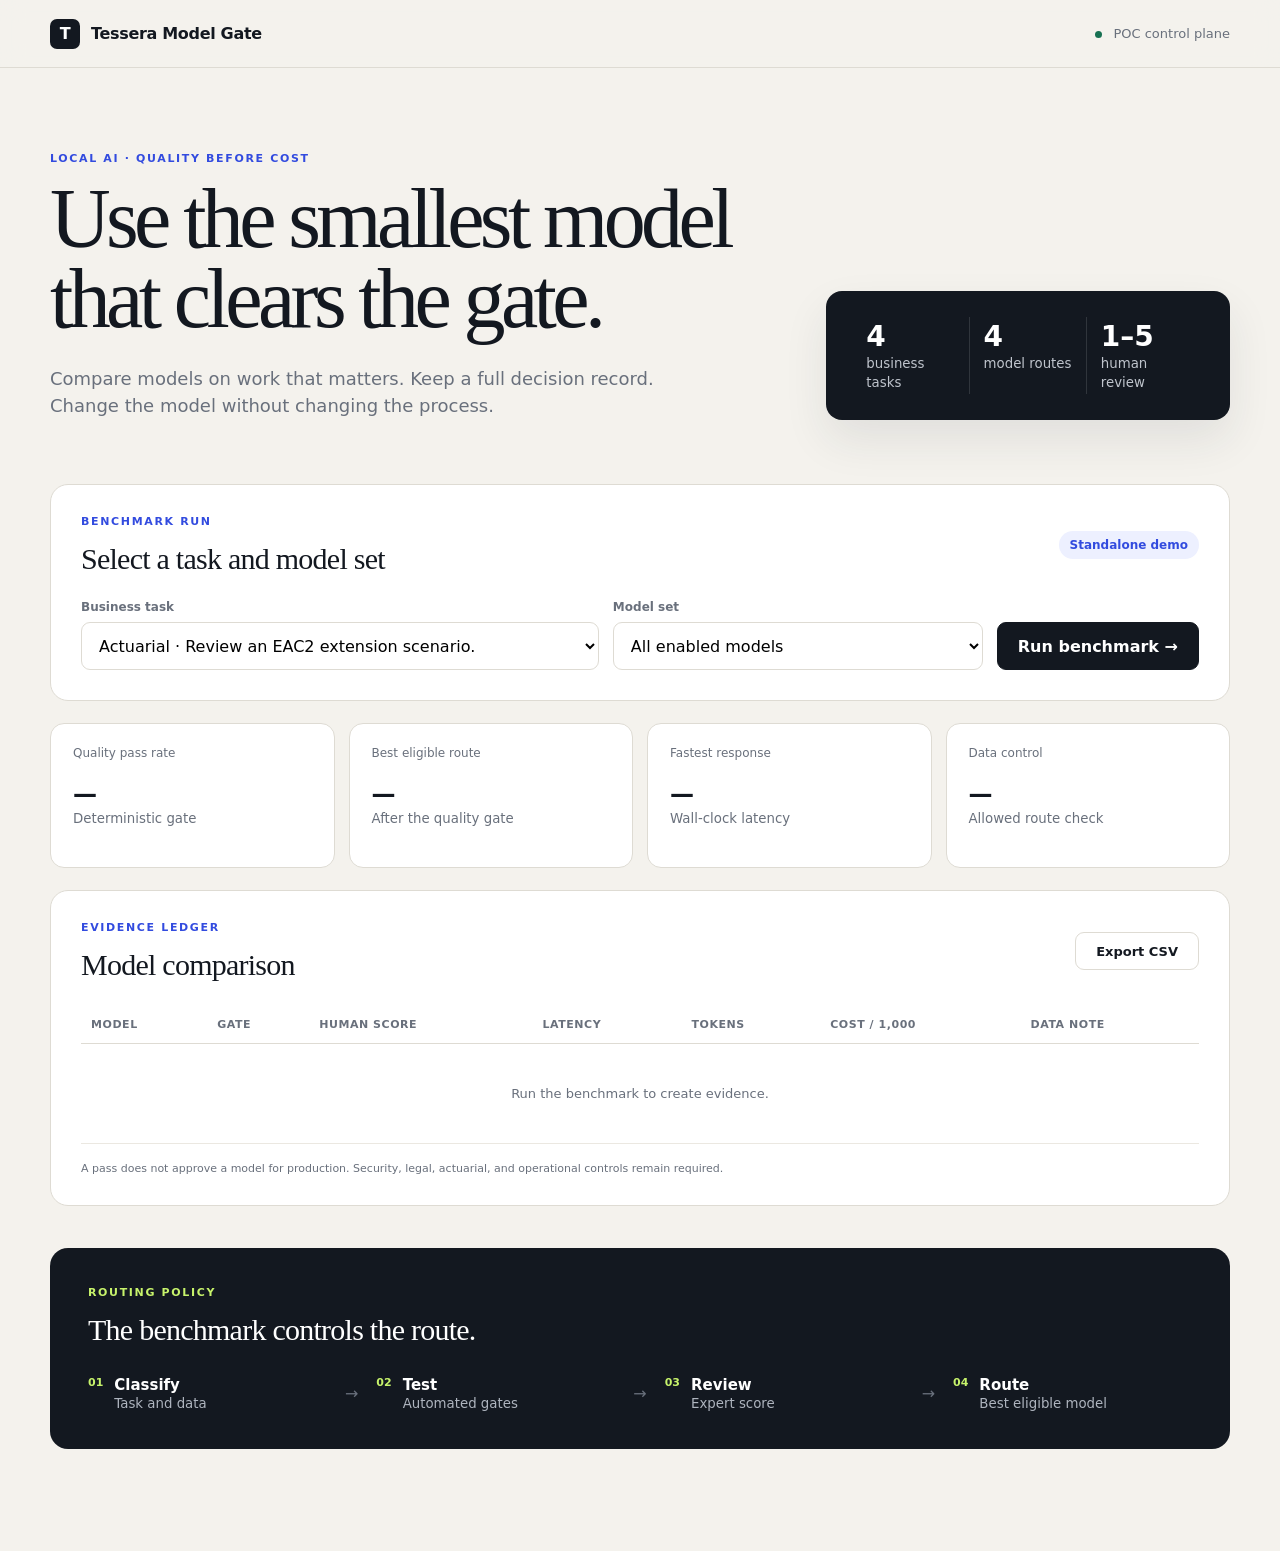
==== web/index.html @ d14f9e8d "Build model benchmark control plane" ====
<!doctype html>
<html lang="en">
<head>
  <meta charset="utf-8">
  <meta name="viewport" content="width=device-width, initial-scale=1">
  <title>Tessera Model Gate</title>
  <link rel="stylesheet" href="styles.css">
</head>
<body>
  <header>
    <div class="brand"><span class="mark">T</span><span>Tessera Model Gate</span></div>
    <div class="status"><span class="dot"></span> POC control plane</div>
  </header>

  <main>
    <section class="hero">
      <div>
        <p class="eyebrow">LOCAL AI · QUALITY BEFORE COST</p>
        <h1>Use the smallest model<br>that clears the gate.</h1>
        <p class="lede">Compare models on work that matters. Keep a full decision record. Change the model without changing the process.</p>
      </div>
      <div class="hero-card">
        <div class="metric"><span id="task-count">4</span><small>business tasks</small></div>
        <div class="metric"><span id="model-count">4</span><small>model routes</small></div>
        <div class="metric"><span>1–5</span><small>human review</small></div>
      </div>
    </section>

    <section class="control-panel">
      <div class="section-title">
        <div><p class="eyebrow">BENCHMARK RUN</p><h2>Select a task and model set</h2></div>
        <span id="mode-badge" class="badge">Demo data</span>
      </div>
      <div class="selectors">
        <div><label>Business task</label><select id="task-select"></select></div>
        <div><label>Model set</label><select id="model-select"><option value="all">All enabled models</option><option value="local">Local models only</option></select></div>
        <button id="run-button">Run benchmark <span>→</span></button>
      </div>
    </section>

    <section class="summary-grid">
      <article><p>Quality pass rate</p><strong id="pass-rate">—</strong><small>Deterministic gate</small></article>
      <article><p>Best eligible route</p><strong id="best-model">—</strong><small>After the quality gate</small></article>
      <article><p>Fastest response</p><strong id="fastest">—</strong><small>Wall-clock latency</small></article>
      <article><p>Data control</p><strong id="data-control">—</strong><small>Allowed route check</small></article>
    </section>

    <section class="results-panel">
      <div class="section-title">
        <div><p class="eyebrow">EVIDENCE LEDGER</p><h2>Model comparison</h2></div>
        <button class="ghost" id="export-button">Export CSV</button>
      </div>
      <div class="table-wrap">
        <table>
          <thead><tr><th>Model</th><th>Gate</th><th>Human score</th><th>Latency</th><th>Tokens</th><th>Cost / 1,000</th><th>Data note</th></tr></thead>
          <tbody id="results-body"><tr><td colspan="7" class="empty">Run the benchmark to create evidence.</td></tr></tbody>
        </table>
      </div>
      <p class="footnote">A pass does not approve a model for production. Security, legal, actuarial, and operational controls remain required.</p>
    </section>

    <section class="decision-rule">
      <p class="eyebrow">ROUTING POLICY</p>
      <h2>The benchmark controls the route.</h2>
      <div class="flow">
        <div><span>01</span><b>Classify</b><small>Task and data</small></div><i>→</i>
        <div><span>02</span><b>Test</b><small>Automated gates</small></div><i>→</i>
        <div><span>03</span><b>Review</b><small>Expert score</small></div><i>→</i>
        <div><span>04</span><b>Route</b><small>Best eligible model</small></div>
      </div>
    </section>
  </main>
  <script src="app.js"></script>
</body>
</html>
---- web/styles.css ----
:root { --ink:#131820; --muted:#69707c; --paper:#f4f2ed; --panel:#fff; --line:#dedbd3; --lime:#c7f36b; --green:#177152; --red:#a63a32; --blue:#324bdf; }
* { box-sizing:border-box; }
body { margin:0; color:var(--ink); background:var(--paper); font-family:Inter, ui-sans-serif, system-ui, -apple-system, BlinkMacSystemFont, "Segoe UI", sans-serif; }
header { height:68px; padding:0 max(28px, calc((100vw - 1180px)/2)); display:flex; align-items:center; justify-content:space-between; border-bottom:1px solid var(--line); background:rgba(244,242,237,.92); position:sticky; top:0; z-index:5; backdrop-filter:blur(12px); }
.brand { display:flex; align-items:center; gap:11px; font-weight:760; letter-spacing:-.02em; }
.mark { width:30px; height:30px; display:grid; place-items:center; color:white; background:var(--ink); border-radius:7px; }
.status { color:var(--muted); font-size:13px; }.dot { display:inline-block; width:7px; height:7px; margin-right:7px; background:var(--green); border-radius:50%; }
main { width:min(1180px, calc(100% - 40px)); margin:auto; padding-bottom:80px; }
.hero { display:grid; grid-template-columns:1.4fr .8fr; gap:70px; align-items:end; padding:84px 0 64px; }
.eyebrow { margin:0 0 14px; font-size:11px; letter-spacing:.15em; font-weight:800; color:var(--blue); }
h1 { margin:0; font-family:Georgia, serif; font-size:clamp(50px,7vw,84px); line-height:.95; letter-spacing:-.055em; font-weight:500; }
.lede { max-width:650px; margin:26px 0 0; color:var(--muted); font-size:18px; line-height:1.55; }
.hero-card { display:grid; grid-template-columns:repeat(3,1fr); background:var(--ink); color:white; padding:26px; border-radius:16px; box-shadow:0 20px 45px #252a3417; }
.metric { padding:3px 14px; border-right:1px solid #ffffff20; }.metric:last-child { border:0; }.metric span { display:block; font-size:28px; font-weight:750; }.metric small { color:#bfc4cc; }
.control-panel,.results-panel,.decision-rule { background:var(--panel); border:1px solid var(--line); border-radius:18px; padding:30px; margin-bottom:22px; }
.section-title { display:flex; justify-content:space-between; align-items:center; margin-bottom:25px; }.section-title h2,.decision-rule h2 { margin:0; font:500 30px/1.1 Georgia,serif; letter-spacing:-.025em; }
.badge { padding:7px 11px; background:#edf0ff; color:var(--blue); border-radius:99px; font-size:12px; font-weight:700; }
.selectors { display:grid; grid-template-columns:1.4fr 1fr auto; gap:14px; align-items:end; }label { display:block; margin:0 0 8px; color:var(--muted); font-size:12px; font-weight:700; }
select,button { min-height:48px; border-radius:9px; border:1px solid var(--line); font:inherit; }select { width:100%; padding:0 13px; background:white; }
button { padding:0 20px; border-color:var(--ink); color:white; background:var(--ink); font-weight:720; cursor:pointer; }button:hover { transform:translateY(-1px); }button:disabled { opacity:.55; cursor:wait; }.ghost { min-height:38px; color:var(--ink); background:white; border-color:var(--line); font-size:13px; }
.summary-grid { display:grid; grid-template-columns:repeat(4,1fr); gap:14px; margin-bottom:22px; }.summary-grid article { min-height:145px; padding:22px; background:var(--panel); border:1px solid var(--line); border-radius:14px; }.summary-grid p { margin:0 0 20px; color:var(--muted); font-size:12px; }.summary-grid strong { display:block; font-size:24px; white-space:nowrap; overflow:hidden; text-overflow:ellipsis; }.summary-grid small { color:var(--muted); }
.table-wrap { overflow-x:auto; }table { width:100%; border-collapse:collapse; font-size:13px; }th { padding:12px 10px; border-bottom:1px solid var(--line); color:var(--muted); text-align:left; font-size:11px; letter-spacing:.05em; text-transform:uppercase; }td { padding:16px 10px; border-bottom:1px solid #ebe8e1; vertical-align:top; }.pass,.fail { display:inline-block; padding:5px 9px; border-radius:99px; font-weight:750; }.pass { color:var(--green); background:#e5f6ed; }.fail { color:var(--red); background:#fbe9e7; }.empty { padding:42px; color:var(--muted); text-align:center; }.score button { min-height:28px; padding:0 8px; margin:0 2px; color:var(--muted); background:white; border-color:var(--line); font-size:11px; }.score button.active { color:white; background:var(--ink); }.footnote { margin:18px 0 0; color:var(--muted); font-size:11px; }
.decision-rule { margin-top:42px; padding:38px; background:var(--ink); color:white; border:0; }.decision-rule .eyebrow { color:var(--lime); }.flow { display:grid; grid-template-columns:1fr auto 1fr auto 1fr auto 1fr; gap:18px; align-items:center; margin-top:30px; }.flow div { display:grid; grid-template-columns:auto 1fr; gap:2px 11px; }.flow span { grid-row:1/3; color:var(--lime); font-size:11px; font-weight:800; }.flow b { font-size:15px; }.flow small { color:#aeb4be; }.flow i { color:#69707c; font-style:normal; }
@media (max-width:850px) { .hero { grid-template-columns:1fr; gap:35px; padding-top:55px; }.selectors { grid-template-columns:1fr; }.summary-grid { grid-template-columns:1fr 1fr; }.flow { grid-template-columns:1fr 1fr; }.flow i { display:none; } }
@media (max-width:520px) { main { width:min(100% - 24px,1180px); }.status { display:none; }.hero-card { grid-template-columns:1fr; gap:15px; }.metric { border-right:0; border-bottom:1px solid #ffffff20; padding-bottom:14px; }.summary-grid { grid-template-columns:1fr; }.control-panel,.results-panel { padding:20px; } }
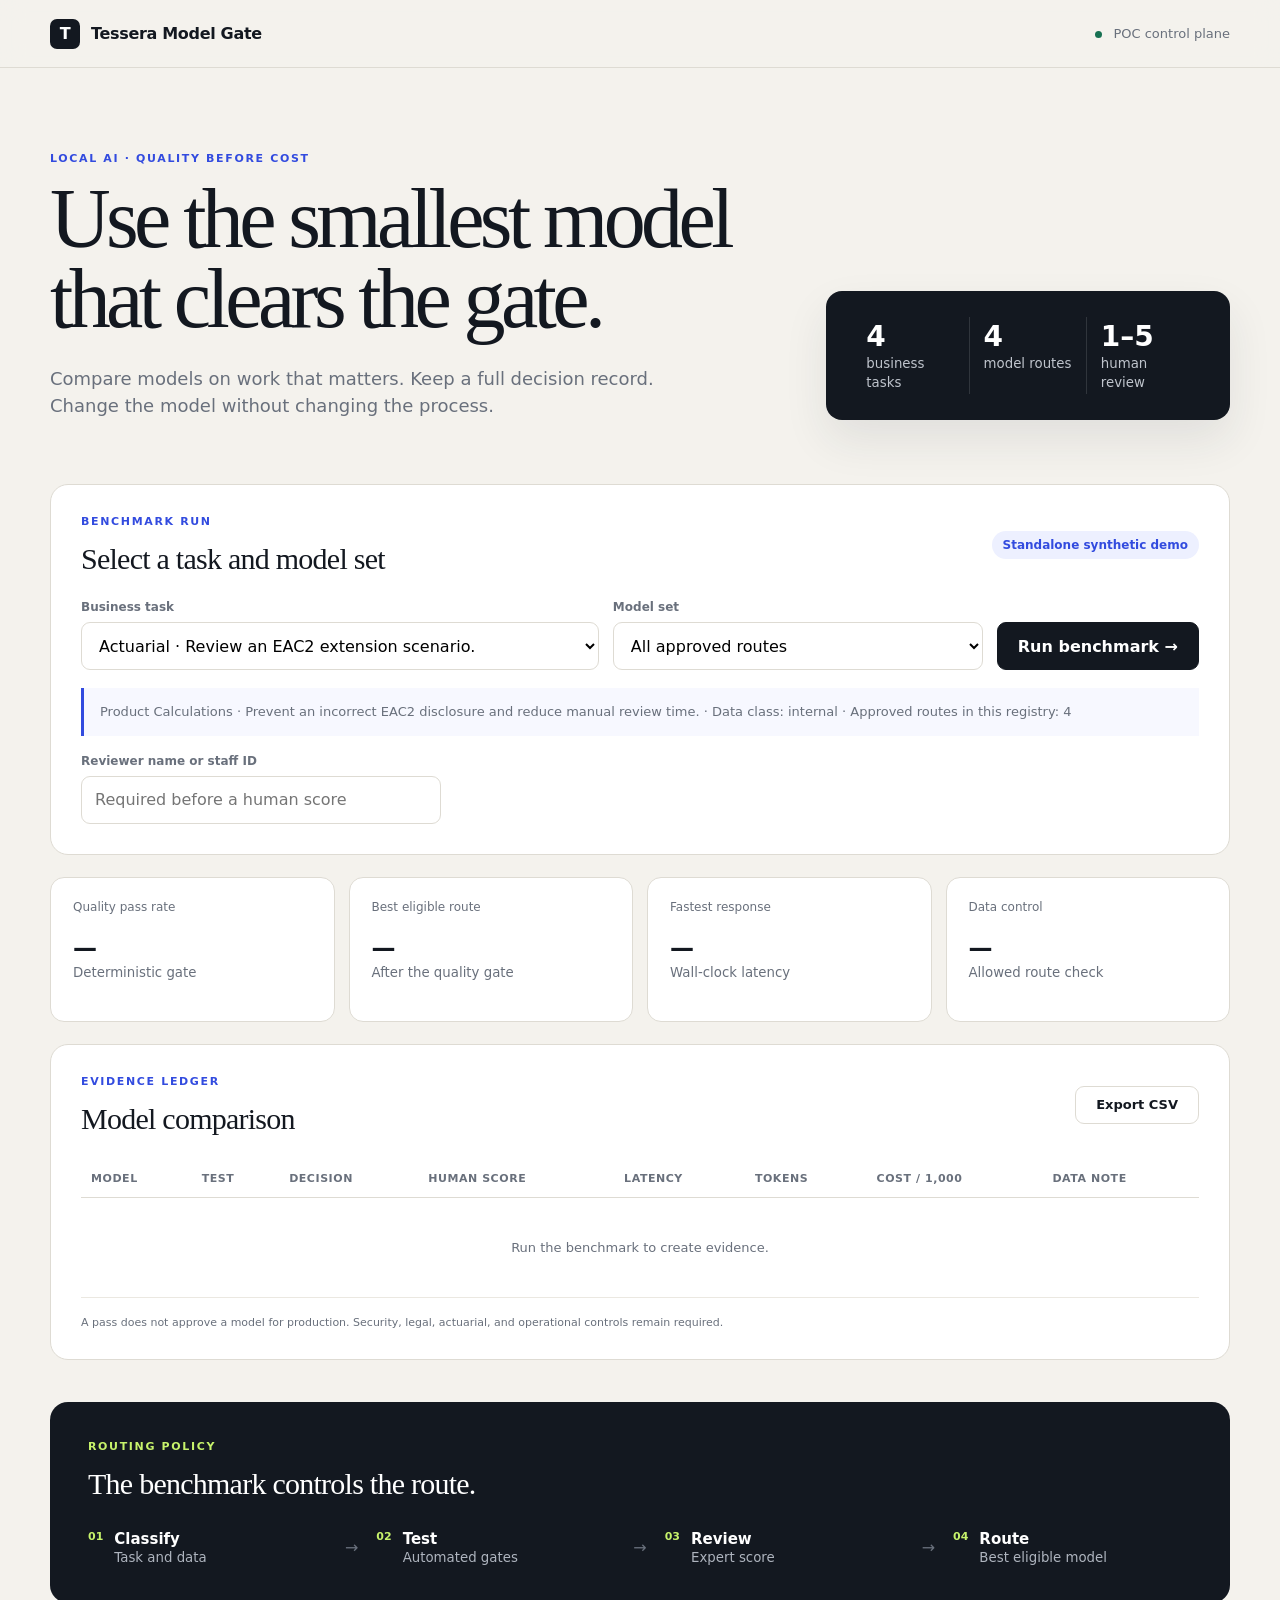
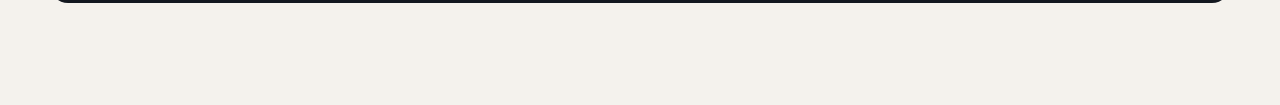
==== commit 15cee5f6: "Harden benchmark gates and audit controls" ====
--- a/web/index.html
+++ b/web/index.html
@@ -32,9 +32,14 @@
         <span id="mode-badge" class="badge">Demo data</span>
       </div>
       <div class="selectors">
-        <div><label>Business task</label><select id="task-select"></select></div>
-        <div><label>Model set</label><select id="model-select"><option value="all">All enabled models</option><option value="local">Local models only</option></select></div>
+        <div><label for="task-select">Business task</label><select id="task-select"></select></div>
+        <div><label for="model-select">Model set</label><select id="model-select"><option value="all">All approved routes</option><option value="local">Local routes only</option></select></div>
         <button id="run-button">Run benchmark <span>→</span></button>
+      </div>
+      <div id="task-context" class="task-context" aria-live="polite"></div>
+      <div class="reviewer-control">
+        <label for="reviewer-input">Reviewer name or staff ID</label>
+        <input id="reviewer-input" maxlength="80" placeholder="Required before a human score">
       </div>
     </section>
 
@@ -52,8 +57,8 @@
       </div>
       <div class="table-wrap">
         <table>
-          <thead><tr><th>Model</th><th>Gate</th><th>Human score</th><th>Latency</th><th>Tokens</th><th>Cost / 1,000</th><th>Data note</th></tr></thead>
-          <tbody id="results-body"><tr><td colspan="7" class="empty">Run the benchmark to create evidence.</td></tr></tbody>
+          <thead><tr><th>Model</th><th>Test</th><th>Decision</th><th>Human score</th><th>Latency</th><th>Tokens</th><th>Cost / 1,000</th><th>Data note</th></tr></thead>
+          <tbody id="results-body"><tr><td colspan="8" class="empty">Run the benchmark to create evidence.</td></tr></tbody>
         </table>
       </div>
       <p class="footnote">A pass does not approve a model for production. Security, legal, actuarial, and operational controls remain required.</p>
@@ -70,6 +75,7 @@
       </div>
     </section>
   </main>
+  <script src="logic.js"></script>
   <script src="app.js"></script>
 </body>
 </html>
--- a/web/styles.css
+++ b/web/styles.css
@@ -16,10 +16,13 @@
 .section-title { display:flex; justify-content:space-between; align-items:center; margin-bottom:25px; }.section-title h2,.decision-rule h2 { margin:0; font:500 30px/1.1 Georgia,serif; letter-spacing:-.025em; }
 .badge { padding:7px 11px; background:#edf0ff; color:var(--blue); border-radius:99px; font-size:12px; font-weight:700; }
 .selectors { display:grid; grid-template-columns:1.4fr 1fr auto; gap:14px; align-items:end; }label { display:block; margin:0 0 8px; color:var(--muted); font-size:12px; font-weight:700; }
-select,button { min-height:48px; border-radius:9px; border:1px solid var(--line); font:inherit; }select { width:100%; padding:0 13px; background:white; }
+select,input,button { min-height:48px; border-radius:9px; border:1px solid var(--line); font:inherit; }select,input { width:100%; padding:0 13px; background:white; }
 button { padding:0 20px; border-color:var(--ink); color:white; background:var(--ink); font-weight:720; cursor:pointer; }button:hover { transform:translateY(-1px); }button:disabled { opacity:.55; cursor:wait; }.ghost { min-height:38px; color:var(--ink); background:white; border-color:var(--line); font-size:13px; }
 .summary-grid { display:grid; grid-template-columns:repeat(4,1fr); gap:14px; margin-bottom:22px; }.summary-grid article { min-height:145px; padding:22px; background:var(--panel); border:1px solid var(--line); border-radius:14px; }.summary-grid p { margin:0 0 20px; color:var(--muted); font-size:12px; }.summary-grid strong { display:block; font-size:24px; white-space:nowrap; overflow:hidden; text-overflow:ellipsis; }.summary-grid small { color:var(--muted); }
 .table-wrap { overflow-x:auto; }table { width:100%; border-collapse:collapse; font-size:13px; }th { padding:12px 10px; border-bottom:1px solid var(--line); color:var(--muted); text-align:left; font-size:11px; letter-spacing:.05em; text-transform:uppercase; }td { padding:16px 10px; border-bottom:1px solid #ebe8e1; vertical-align:top; }.pass,.fail { display:inline-block; padding:5px 9px; border-radius:99px; font-weight:750; }.pass { color:var(--green); background:#e5f6ed; }.fail { color:var(--red); background:#fbe9e7; }.empty { padding:42px; color:var(--muted); text-align:center; }.score button { min-height:28px; padding:0 8px; margin:0 2px; color:var(--muted); background:white; border-color:var(--line); font-size:11px; }.score button.active { color:white; background:var(--ink); }.footnote { margin:18px 0 0; color:var(--muted); font-size:11px; }
+.task-context { margin-top:18px; padding:14px 16px; border-left:3px solid var(--blue); background:#f7f8ff; color:var(--muted); font-size:13px; line-height:1.5; }
+.reviewer-control { max-width:360px; margin-top:18px; }
+.pending,.eligible,.rejected { display:inline-block; padding:5px 9px; border-radius:99px; font-weight:750; white-space:nowrap; }.pending { color:#76540b; background:#fff2c9; }.eligible { color:var(--green); background:#e5f6ed; }.rejected { color:var(--red); background:#fbe9e7; }
 .decision-rule { margin-top:42px; padding:38px; background:var(--ink); color:white; border:0; }.decision-rule .eyebrow { color:var(--lime); }.flow { display:grid; grid-template-columns:1fr auto 1fr auto 1fr auto 1fr; gap:18px; align-items:center; margin-top:30px; }.flow div { display:grid; grid-template-columns:auto 1fr; gap:2px 11px; }.flow span { grid-row:1/3; color:var(--lime); font-size:11px; font-weight:800; }.flow b { font-size:15px; }.flow small { color:#aeb4be; }.flow i { color:#69707c; font-style:normal; }
 @media (max-width:850px) { .hero { grid-template-columns:1fr; gap:35px; padding-top:55px; }.selectors { grid-template-columns:1fr; }.summary-grid { grid-template-columns:1fr 1fr; }.flow { grid-template-columns:1fr 1fr; }.flow i { display:none; } }
 @media (max-width:520px) { main { width:min(100% - 24px,1180px); }.status { display:none; }.hero-card { grid-template-columns:1fr; gap:15px; }.metric { border-right:0; border-bottom:1px solid #ffffff20; padding-bottom:14px; }.summary-grid { grid-template-columns:1fr; }.control-panel,.results-panel { padding:20px; } }
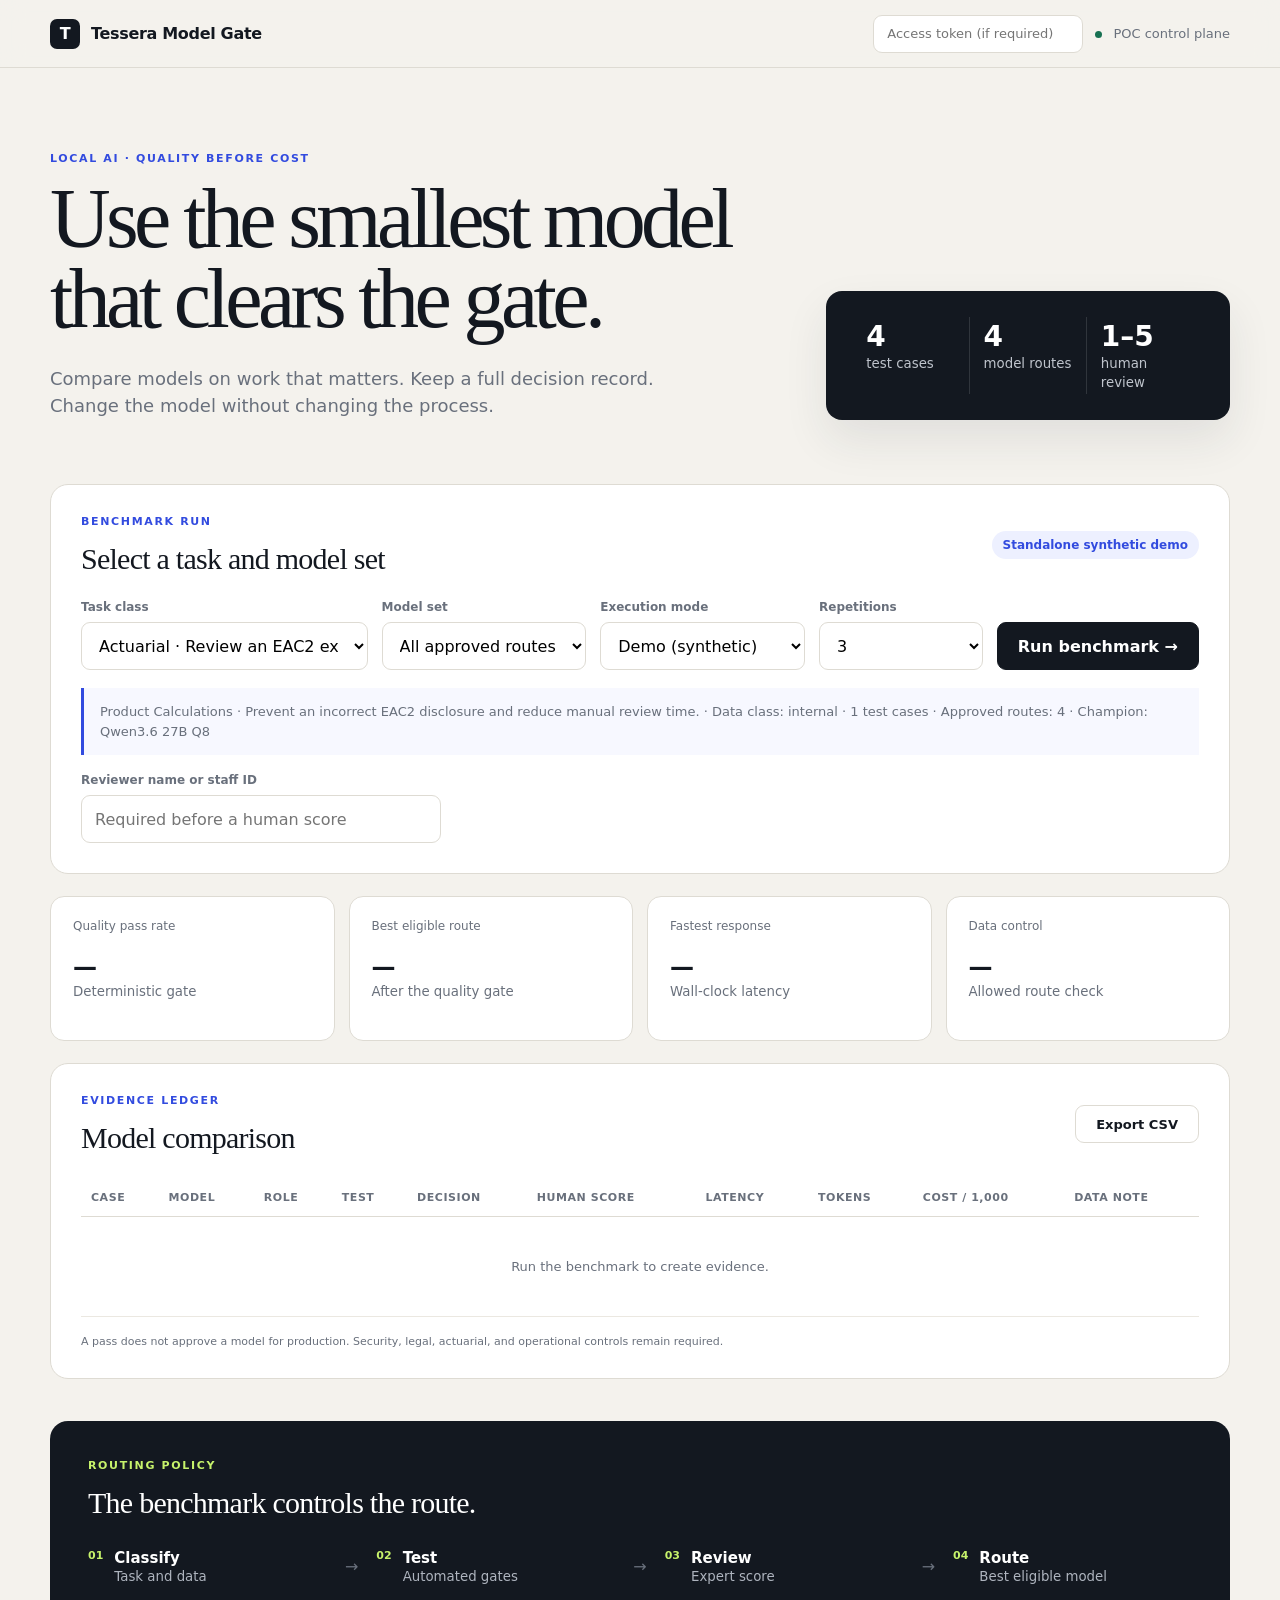
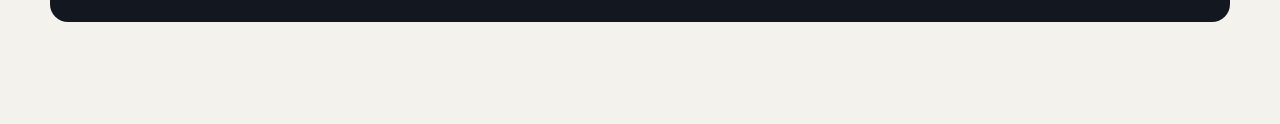
==== commit baddbf33: "Harden POC for user deployment: auth, encryption, retention, and depth Close the pre-deploy gaps ide" ====
--- a/web/index.html
+++ b/web/index.html
@@ -9,7 +9,11 @@
 <body>
   <header>
     <div class="brand"><span class="mark">T</span><span>Tessera Model Gate</span></div>
-    <div class="status"><span class="dot"></span> POC control plane</div>
+    <div class="access">
+      <label for="token-input" class="sr-only">Access token</label>
+      <input id="token-input" type="password" autocomplete="off" placeholder="Access token (if required)">
+      <span id="auth-status" class="status"><span class="dot"></span> POC control plane</span>
+    </div>
   </header>
 
   <main>
@@ -20,7 +24,7 @@
         <p class="lede">Compare models on work that matters. Keep a full decision record. Change the model without changing the process.</p>
       </div>
       <div class="hero-card">
-        <div class="metric"><span id="task-count">4</span><small>business tasks</small></div>
+        <div class="metric"><span id="task-count">4</span><small>test cases</small></div>
         <div class="metric"><span id="model-count">4</span><small>model routes</small></div>
         <div class="metric"><span>1–5</span><small>human review</small></div>
       </div>
@@ -32,8 +36,10 @@
         <span id="mode-badge" class="badge">Demo data</span>
       </div>
       <div class="selectors">
-        <div><label for="task-select">Business task</label><select id="task-select"></select></div>
+        <div><label for="task-select">Task class</label><select id="task-select"></select></div>
         <div><label for="model-select">Model set</label><select id="model-select"><option value="all">All approved routes</option><option value="local">Local routes only</option></select></div>
+        <div><label for="exec-mode">Execution mode</label><select id="exec-mode"><option value="demo">Demo (synthetic)</option><option value="live">Live (real endpoint)</option></select></div>
+        <div><label for="repetitions">Repetitions</label><select id="repetitions"><option value="1">1</option><option value="3" selected>3</option><option value="5">5</option></select></div>
         <button id="run-button">Run benchmark <span>→</span></button>
       </div>
       <div id="task-context" class="task-context" aria-live="polite"></div>
@@ -57,8 +63,8 @@
       </div>
       <div class="table-wrap">
         <table>
-          <thead><tr><th>Model</th><th>Test</th><th>Decision</th><th>Human score</th><th>Latency</th><th>Tokens</th><th>Cost / 1,000</th><th>Data note</th></tr></thead>
-          <tbody id="results-body"><tr><td colspan="8" class="empty">Run the benchmark to create evidence.</td></tr></tbody>
+          <thead><tr><th>Case</th><th>Model</th><th>Role</th><th>Test</th><th>Decision</th><th>Human score</th><th>Latency</th><th>Tokens</th><th>Cost / 1,000</th><th>Data note</th></tr></thead>
+          <tbody id="results-body"><tr><td colspan="10" class="empty">Run the benchmark to create evidence.</td></tr></tbody>
         </table>
       </div>
       <p class="footnote">A pass does not approve a model for production. Security, legal, actuarial, and operational controls remain required.</p>
--- a/web/styles.css
+++ b/web/styles.css
@@ -15,7 +15,7 @@
 .control-panel,.results-panel,.decision-rule { background:var(--panel); border:1px solid var(--line); border-radius:18px; padding:30px; margin-bottom:22px; }
 .section-title { display:flex; justify-content:space-between; align-items:center; margin-bottom:25px; }.section-title h2,.decision-rule h2 { margin:0; font:500 30px/1.1 Georgia,serif; letter-spacing:-.025em; }
 .badge { padding:7px 11px; background:#edf0ff; color:var(--blue); border-radius:99px; font-size:12px; font-weight:700; }
-.selectors { display:grid; grid-template-columns:1.4fr 1fr auto; gap:14px; align-items:end; }label { display:block; margin:0 0 8px; color:var(--muted); font-size:12px; font-weight:700; }
+.selectors { display:grid; grid-template-columns:1.4fr 1fr 1fr .8fr auto; gap:14px; align-items:end; }label { display:block; margin:0 0 8px; color:var(--muted); font-size:12px; font-weight:700; }
 select,input,button { min-height:48px; border-radius:9px; border:1px solid var(--line); font:inherit; }select,input { width:100%; padding:0 13px; background:white; }
 button { padding:0 20px; border-color:var(--ink); color:white; background:var(--ink); font-weight:720; cursor:pointer; }button:hover { transform:translateY(-1px); }button:disabled { opacity:.55; cursor:wait; }.ghost { min-height:38px; color:var(--ink); background:white; border-color:var(--line); font-size:13px; }
 .summary-grid { display:grid; grid-template-columns:repeat(4,1fr); gap:14px; margin-bottom:22px; }.summary-grid article { min-height:145px; padding:22px; background:var(--panel); border:1px solid var(--line); border-radius:14px; }.summary-grid p { margin:0 0 20px; color:var(--muted); font-size:12px; }.summary-grid strong { display:block; font-size:24px; white-space:nowrap; overflow:hidden; text-overflow:ellipsis; }.summary-grid small { color:var(--muted); }
@@ -24,5 +24,10 @@
 .reviewer-control { max-width:360px; margin-top:18px; }
 .pending,.eligible,.rejected { display:inline-block; padding:5px 9px; border-radius:99px; font-weight:750; white-space:nowrap; }.pending { color:#76540b; background:#fff2c9; }.eligible { color:var(--green); background:#e5f6ed; }.rejected { color:var(--red); background:#fbe9e7; }
 .decision-rule { margin-top:42px; padding:38px; background:var(--ink); color:white; border:0; }.decision-rule .eyebrow { color:var(--lime); }.flow { display:grid; grid-template-columns:1fr auto 1fr auto 1fr auto 1fr; gap:18px; align-items:center; margin-top:30px; }.flow div { display:grid; grid-template-columns:auto 1fr; gap:2px 11px; }.flow span { grid-row:1/3; color:var(--lime); font-size:11px; font-weight:800; }.flow b { font-size:15px; }.flow small { color:#aeb4be; }.flow i { color:#69707c; font-style:normal; }
-@media (max-width:850px) { .hero { grid-template-columns:1fr; gap:35px; padding-top:55px; }.selectors { grid-template-columns:1fr; }.summary-grid { grid-template-columns:1fr 1fr; }.flow { grid-template-columns:1fr 1fr; }.flow i { display:none; } }
+.sr-only { position:absolute; width:1px; height:1px; padding:0; margin:-1px; overflow:hidden; clip:rect(0,0,0,0); border:0; }
+.access { display:flex; align-items:center; gap:12px; }.access #token-input { width:210px; min-height:38px; font-size:13px; }
+.champion { display:inline-block; padding:4px 8px; border-radius:99px; font-weight:750; font-size:11px; color:#0d3b2a; background:#d7f0e3; }
+.challenger { display:inline-block; padding:4px 8px; border-radius:99px; font-weight:750; font-size:11px; color:var(--muted); background:#eeece6; }
+.regressed { display:inline-block; margin-top:4px; padding:3px 7px; border-radius:99px; font-weight:750; font-size:10px; color:var(--red); background:#fbe9e7; }
+@media (max-width:850px) { .hero { grid-template-columns:1fr; gap:35px; padding-top:55px; }.selectors { grid-template-columns:1fr; }.summary-grid { grid-template-columns:1fr 1fr; }.flow { grid-template-columns:1fr 1fr; }.flow i { display:none; }.access #token-input { width:140px; } }
 @media (max-width:520px) { main { width:min(100% - 24px,1180px); }.status { display:none; }.hero-card { grid-template-columns:1fr; gap:15px; }.metric { border-right:0; border-bottom:1px solid #ffffff20; padding-bottom:14px; }.summary-grid { grid-template-columns:1fr; }.control-panel,.results-panel { padding:20px; } }
